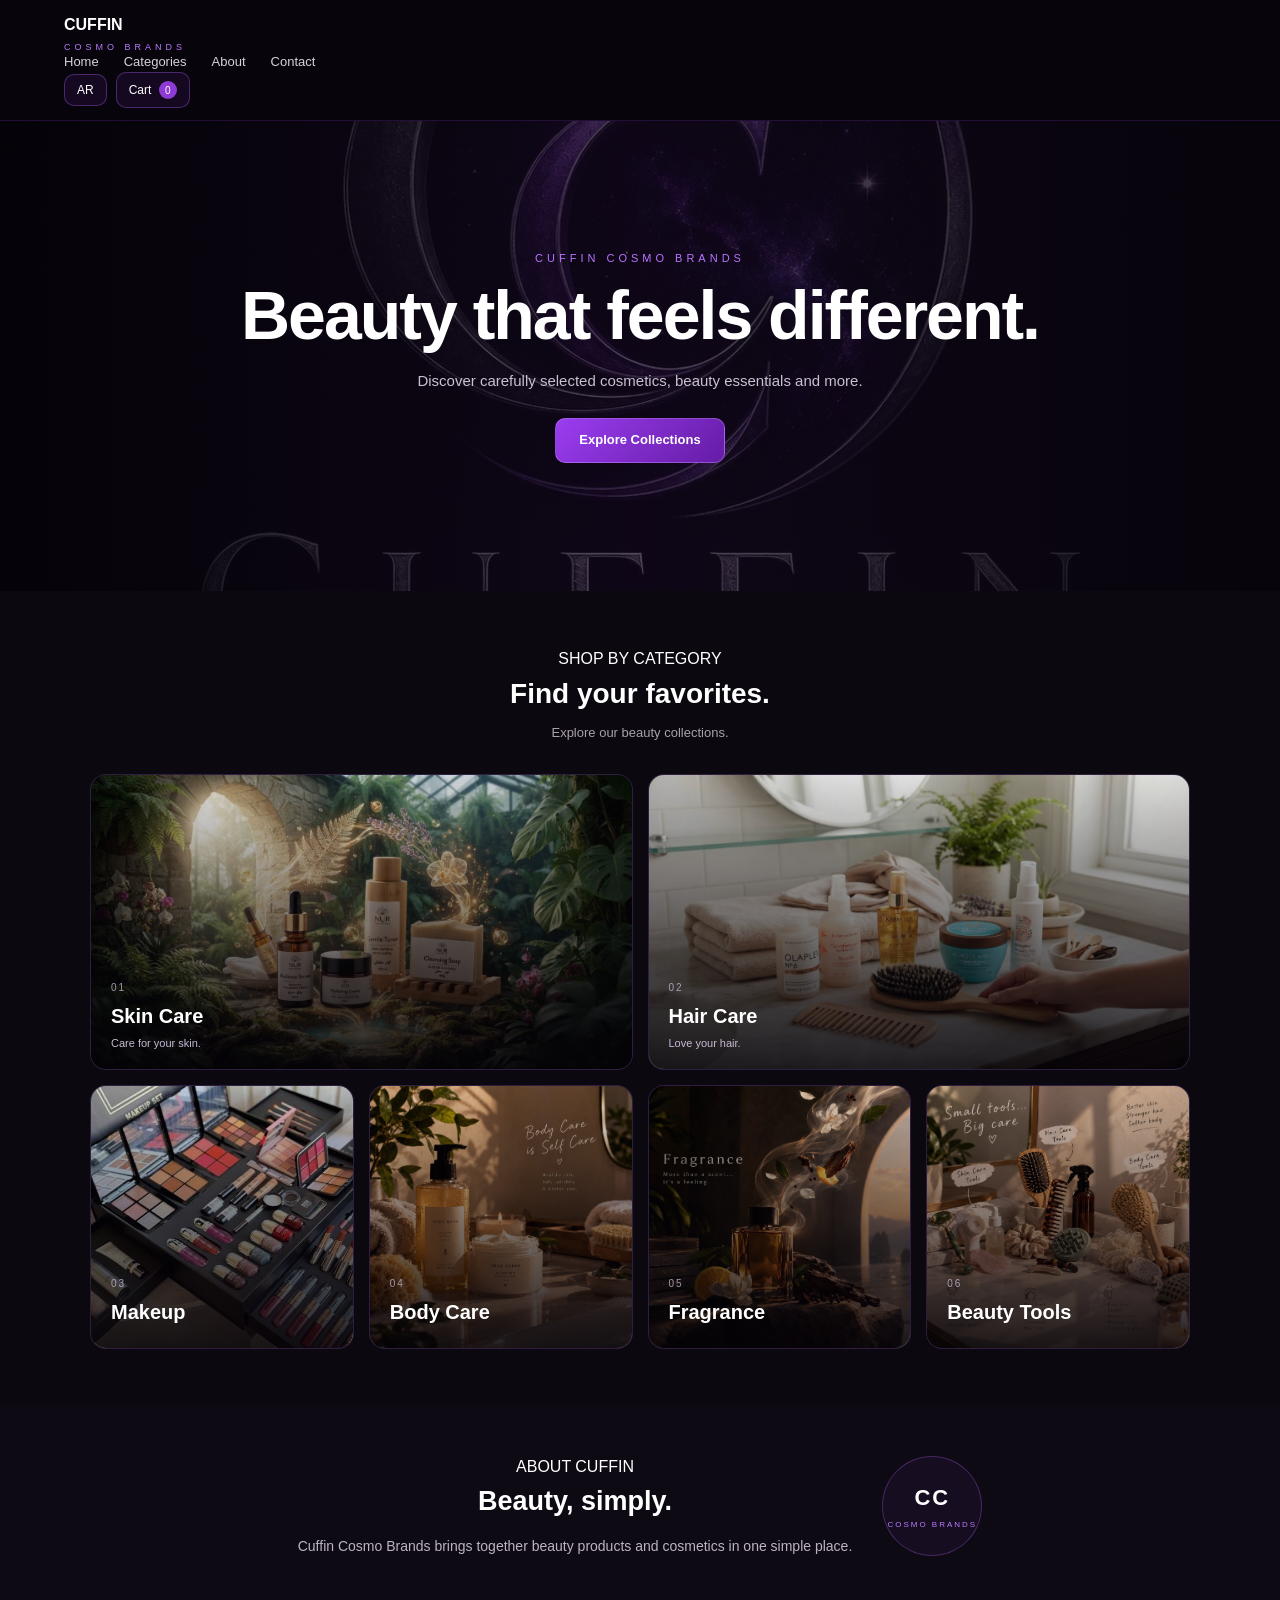
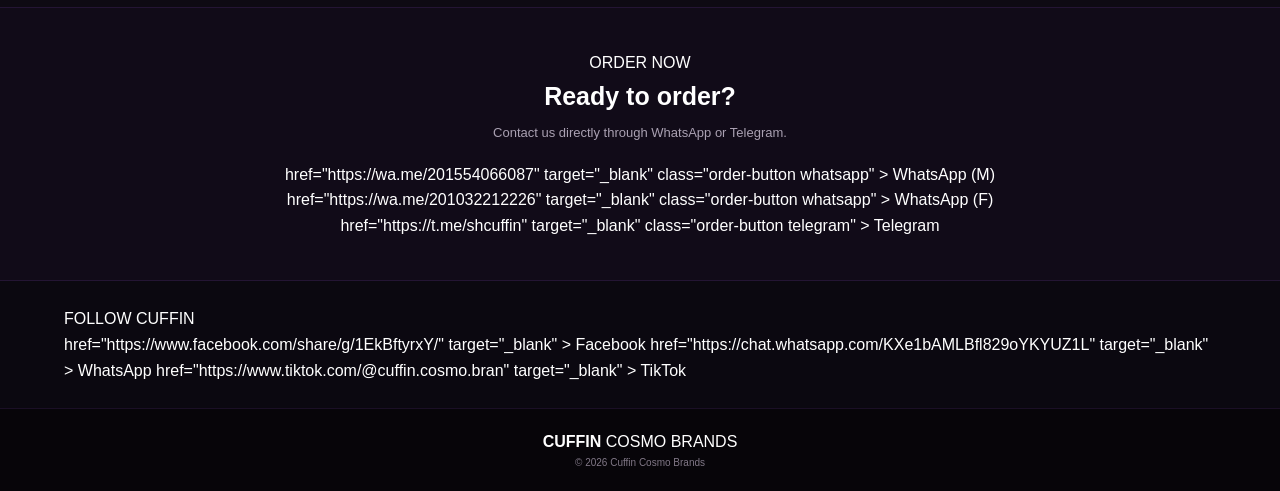
==== index.html @ faf1a2dc "Add files via upload" ====
<!DOCTYPE html>
<html lang="en">
<head>
<meta charset="UTF-8">
<meta name="viewport" content="width=device-width, initial-scale=1.0">
<title>Cuffin Cosmo Brands</title>
<link rel="stylesheet" href="style.css">
</head>
<body>
<!-- ================= HEADER ================= -->
<header class="header">
<div class="header-container">
<a href="index.html" class="logo">
<strong>CUFFIN</strong>
<span>COSMO BRANDS</span>
</a>
<nav class="nav">
<a href="index.html">Home</a>
<a href="#categories">Categories</a>
<a href="#about">About</a>
<a href="#contact">Contact</a>
</nav>
<div class="header-actions">
<button id="language-button">
AR
</button>
<button id="cart-button">
Cart
<span id="cart-count">0</span>
</button>
</div>
</div>
</header>
<!-- ================= HERO ================= -->
<section class="hero">
<div class="hero-content">
<p class="hero-small">CUFFIN COSMO BRANDS</p>
<h1>
Beauty that
<span>feels different.</span>
</h1>
<p class="hero-description">
Discover carefully selected cosmetics,
beauty essentials and more.
</p>
<a href="#categories" class="hero-button">
Explore Collections
</a>
</div>
</section>
<!-- ================= CATEGORIES ================= -->
<section class="categories" id="categories">
<div class="section-heading">
<div>
<span class="eyebrow">SHOP BY CATEGORY</span>
<h2>
Find your
<span>favorites.</span>
</h2>
</div>
<p>
Explore our beauty collections.
</p>
</div>
<div class="category-grid">
<a href="skincare.html" class="category-card large" title="Skin Care">
<img src="images/skincare.jpg" alt="Skin Care">
<div class="category-info">
<span>01</span>
<h3>Skin Care</h3>
<p>Care for your skin.</p>
</div>
</a>
<a href="haircare.html" class="category-card large" title="Hair Care">
<img src="images/haircare.jpg" alt="Hair Care">
<div class="category-info">
<span>02</span>
<h3>Hair Care</h3>
<p>Love your hair.</p>
</div>
</a>
<a href="makeup.html" class="category-card" title="Makeup">
<img src="images/makeup.jpg" alt="Makeup">
<div class="category-info">
<span>03</span>
<h3>Makeup</h3>
</div>
</a>
<a href="bodycare.html" class="category-card" title="Body Care">
<img src="images/bodycare.jpg" alt="Body Care">
<div class="category-info">
<span>04</span>
<h3>Body Care</h3>
</div>
</a>
<a href="fragrance.html" class="category-card" title="Fragrance">
<img src="images/fragrance.jpg" alt="Fragrance">
<div class="category-info">
<span>05</span>
<h3>Fragrance</h3>
</div>
</a>
<a href="tools.html" class="category-card" title="Beauty Tools">
<img src="images/tools.jpg" alt="Beauty Tools">
<div class="category-info">
<span>06</span>
<h3>Beauty Tools</h3>
</div>
</a>
</div>
</section>
<!-- ================= ABOUT ================= -->
<section class="about" id="about">
<div class="about-text">
<span class="eyebrow">ABOUT CUFFIN</span>
<h2>
Beauty,
<span>simply.</span>
</h2>
<p>
Cuffin Cosmo Brands brings together beauty
products and cosmetics in one simple place.
</p>
</div>
<div class="about-badge">
<strong>CC</strong>
<span>COSMO BRANDS</span>
</div>
</section>
<!-- ================= ORDER ================= -->
<section class="order-section" id="contact">
<div class="order-content">
<div>
<span class="eyebrow">ORDER NOW</span>
<h2>
Ready to
<span>order?</span>
</h2>
<p>
Contact us directly through WhatsApp
or Telegram.
</p>
</div>
<div class="order-buttons">

href="https://wa.me/201554066087"
target="_blank"
class="order-button whatsapp"
>
WhatsApp (M)
</a>

href="https://wa.me/201032212226"
target="_blank"
class="order-button whatsapp"
>
WhatsApp (F)
</a>

href="https://t.me/shcuffin"
target="_blank"
class="order-button telegram"
>
Telegram
</a>
</div>
</div>
</section>
<!-- ================= BRAND LINKS ================= -->
<section class="brand-links">
<span class="eyebrow">FOLLOW CUFFIN</span>
<div class="brand-links-row">

href="https://www.facebook.com/share/g/1EkBftyrxY/"
target="_blank"
>
Facebook
</a>

href="https://chat.whatsapp.com/KXe1bAMLBfl829oYKYUZ1L"
target="_blank"
>
WhatsApp
</a>

href="https://www.tiktok.com/@cuffin.cosmo.bran"
target="_blank"
>
TikTok
</a>
</div>
</section>
<!-- ================= FOOTER ================= -->
<footer class="footer">
<div class="footer-container">
<div class="footer-logo">
<strong>CUFFIN</strong>
<span>COSMO BRANDS</span>
</div>
<p>
© 2026 Cuffin Cosmo Brands
</p>
</div>
</footer>
<!-- ================= CART ================= -->
<div id="cart-modal">
<div class="cart-modal-content">
<button id="close-cart">×</button>
<h2>Your Cart</h2>
<div id="cart-items"></div>
<div id="cart-total">
Total: 0 EGP
</div>

id="whatsapp-order-button-m"
href="#"
target="_blank"
class="order-button whatsapp"
>
Order via WhatsApp (M)
</a>

id="whatsapp-order-button-f"
href="#"
target="_blank"
class="order-button whatsapp"
>
Order via WhatsApp (F)
</a>

id="telegram-order-button"
href="https://t.me/shcuffin"
target="_blank"
class="order-button telegram"
>
Order via Telegram
</a>
</div>
</div>
<script src="script.js"></script>
</body>
</html>
---- style.css ----
/* =========================================
CUFFIN COSMO BRANDS
MAIN STYLE
========================================= */
* {
    margin: 0;
    padding: 0;
    box-sizing: border-box;
    }
    html {
    scroll-behavior: smooth;
    }
    body {
    font-family: Arial, Helvetica, sans-serif;
    background: #09070d;
    color: #ffffff;
    line-height: 1.6;
    overflow-x: hidden;
    }
    a {
    color: inherit;
    text-decoration: none;
    }
    button {
    font-family: inherit;
    cursor: pointer;
    }
    /* =========================================
    HEADER
    ========================================= */
    .header {
    width: 100%;
    min-height: 70px;
    padding: 12px 5%;
    display: flex;
    align-items: center;
    justify-content: space-between;
    gap: 25px;
    background: rgba(7, 5, 11, 0.94);
    border-bottom: 1px solid rgba(150, 70, 255, 0.18);
    position: relative;
    z-index: 50;
    }
    .logo {
    line-height: 1;
    flex-shrink: 0;
    }
    .logo h1 {
    font-size: 21px;
    letter-spacing: 4px;
    font-weight: 800;
    }
    .logo span {
    display: block;
    margin-top: 5px;
    font-size: 9px;
    letter-spacing: 4px;
    color: #b77cff;
    }
    .nav {
    display: flex;
    align-items: center;
    justify-content: center;
    gap: 25px;
    }
    .nav a {
    font-size: 13px;
    color: #d8d1df;
    transition: 0.25s ease;
    }
    .nav a:hover {
    color: #c080ff;
    }
    .header-actions {
    display: flex;
    align-items: center;
    gap: 9px;
    }
    #language-button,
    #cart-button {
    border: 1px solid rgba(177, 96, 255, 0.35);
    background: rgba(142, 62, 220, 0.1);
    color: #ffffff;
    border-radius: 10px;
    padding: 8px 12px;
    font-size: 12px;
    transition: 0.25s ease;
    }
    #language-button:hover,
    #cart-button:hover {
    background: rgba(142, 62, 220, 0.25);
    border-color: #a95cff;
    }
    #cart-count {
    display: inline-flex;
    align-items: center;
    justify-content: center;
    min-width: 18px;
    height: 18px;
    margin-left: 4px;
    padding: 0 5px;
    border-radius: 50px;
    background: #8e3bd6;
    font-size: 10px;
    }
    /* =========================================
    HOMEPAGE HERO
    ========================================= */
    .hero {
    min-height: 470px;
    display: flex;
    align-items: center;
    justify-content: center;
    padding: 60px 5%;
    position: relative;
    background:
    linear-gradient(
    90deg,
    rgba(5, 3, 9, 0.94),
    rgba(19, 8, 30, 0.72),
    rgba(7, 4, 12, 0.94)
    ),
    url("images/hero.jpg") center / cover no-repeat;
    }
    .hero-content {
    width: 100%;
    max-width: 850px;
    text-align: center;
    }
    .hero-small {
    color: #b875ff;
    font-size: 11px;
    letter-spacing: 4px;
    text-transform: uppercase;
    margin-bottom: 12px;
    }
    .hero h1 {
    font-size: clamp(38px, 6vw, 68px);
    line-height: 1.05;
    letter-spacing: -2px;
    margin-bottom: 18px;
    }
    .hero-description {
    max-width: 560px;
    margin: 0 auto 25px;
    color: #c9c0d0;
    font-size: 15px;
    }
    .hero-button {
    display: inline-block;
    padding: 11px 23px;
    border-radius: 10px;
    background: linear-gradient(135deg, #9a3df0, #651ca5);
    border: 1px solid rgba(210, 157, 255, 0.35);
    font-size: 13px;
    font-weight: 700;
    transition: 0.25s ease;
    }
    .hero-button:hover {
    transform: translateY(-2px);
    box-shadow: 0 10px 30px rgba(138, 54, 220, 0.3);
    }
    /* =========================================
    GENERAL SECTIONS
    ========================================= */
    section {
    width: 100%;
    }
    .section-heading {
    text-align: center;
    margin-bottom: 30px;
    }
    .section-heading h2 {
    font-size: 28px;
    margin-bottom: 6px;
    }
    .section-heading p {
    color: #a9a0ae;
    font-size: 13px;
    }
    /* =========================================
    CATEGORIES HOMEPAGE
    ========================================= */
    #categories {
    padding: 55px 5%;
    background: #0b0810;
    }
    .category-grid {
    width: 100%;
    max-width: 1100px;
    margin: auto;
    display: grid;
    grid-template-columns: repeat(4, 1fr);
    gap: 15px;
    }
    .category-card {
    min-height: 190px;
    position: relative;
    overflow: hidden;
    border-radius: 16px;
    border: 1px solid rgba(180, 100, 255, 0.17);
    background: #151019;
    transition: 0.3s ease;
    }
    .category-card:nth-child(1),
    .category-card:nth-child(2) {
    grid-column: span 2;
    min-height: 230px;
    }
    .category-card:hover {
    transform: translateY(-4px);
    border-color: rgba(190, 112, 255, 0.55);
    box-shadow: 0 15px 40px rgba(80, 20, 120, 0.22);
    }
    .category-card img {
    width: 100%;
    height: 100%;
    min-height: inherit;
    display: block;
    object-fit: cover;
    transition: 0.45s ease;
    }
    .category-card:hover img {
    transform: scale(1.05);
    }
    .category-card::after {
    content: "";
    position: absolute;
    inset: 0;
    background: linear-gradient(
    to top,
    rgba(4, 2, 7, 0.88),
    rgba(7, 3, 12, 0.12)
    );
    }
    .category-info {
    position: absolute;
    z-index: 2;
    left: 20px;
    right: 20px;
    bottom: 17px;
    }
    .category-info span {
    display: inline-block;
    margin-bottom: 4px;
    color: #c9b9d5;
    font-size: 10px;
    letter-spacing: 2px;
    opacity: 0.8;
    }
    .category-card h3 {
    font-size: 20px;
    margin-bottom: 3px;
    }
    .category-card p {
    color: #c9b9d5;
    font-size: 11px;
    }
    /* =========================================
    ABOUT
    ========================================= */
    .about {
    padding: 50px 5%;
    background: #0e0a13;
    display: flex;
    align-items: center;
    justify-content: center;
    gap: 30px;
    flex-wrap: wrap;
    text-align: center;
    }
    .about-text {
    max-width: 750px;
    }
    .about-text h2 {
    font-size: 27px;
    margin-bottom: 12px;
    }
    .about-text p {
    color: #bdb3c4;
    font-size: 14px;
    }
    .about-badge {
    display: flex;
    flex-direction: column;
    align-items: center;
    justify-content: center;
    width: 100px;
    height: 100px;
    border-radius: 50%;
    border: 1px solid rgba(180, 100, 255, 0.3);
    background: rgba(130, 55, 190, 0.08);
    }
    .about-badge strong {
    font-size: 22px;
    letter-spacing: 2px;
    }
    .about-badge span {
    font-size: 8px;
    letter-spacing: 2px;
    color: #b77cff;
    margin-top: 4px;
    }
    /* =========================================
    ORDER SECTION
    ========================================= */
    #contact {
    padding: 42px 5%;
    background: #110b18;
    border-top: 1px solid rgba(174, 89, 255, 0.12);
    border-bottom: 1px solid rgba(174, 89, 255, 0.12);
    }
    .order-content {
    max-width: 800px;
    margin: auto;
    text-align: center;
    }
    .order-content h2 {
    font-size: 25px;
    margin-bottom: 7px;
    }
    .order-content p {
    color: #aaa1b2;
    font-size: 13px;
    margin-bottom: 18px;
    }
    .order-buttons {
    display: flex;
    justify-content: center;
    gap: 10px;
    flex-wrap: wrap;
    }
    .order-button {
    padding: 10px 18px;
    border-radius: 9px;
    font-size: 12px;
    font-weight: 700;
    border: 1px solid rgba(185, 100, 255, 0.3);
    background: #18101f;
    color: #ffffff;
    transition: 0.25s ease;
    display: inline-block;
    }
    .order-button:hover {
    transform: translateY(-2px);
    }
    /* =========================================
    WHATSAPP BUTTONS (SHARED STYLE)
    ========================================= */
    .order-button.whatsapp,
    #whatsapp-order-button-m,
    #whatsapp-order-button-f {
    background: #25D366;
    border-color: #25D366;
    color: #ffffff;
    }
    .order-button.whatsapp:hover,
    #whatsapp-order-button-m:hover,
    #whatsapp-order-button-f:hover {
    background: #1ebe5d;
    border-color: #1ebe5d;
    transform: translateY(-2px);
    }
    /* =========================================
    TELEGRAM BUTTON (SHARED STYLE)
    ========================================= */
    .order-button.telegram,
    #telegram-order-button {
    background: #229ED9;
    border-color: #229ED9;
    color: #ffffff;
    }
    .order-button.telegram:hover,
    #telegram-order-button:hover {
    background: #168ac2;
    border-color: #168ac2;
    transform: translateY(-2px);
    }
    /* =========================================
    BRAND LINKS
    ========================================= */
    .brand-links {
    padding: 25px 5%;
    background: #0b0810;
    }
    .brand-links-row {
    display: flex;
    justify-content: center;
    align-items: center;
    flex-wrap: wrap;
    gap: 9px;
    }
    .brand-links a {
    padding: 7px 13px;
    border-radius: 50px;
    border: 1px solid rgba(180, 100, 255, 0.2);
    background: rgba(130, 55, 190, 0.08);
    color: #cfc5d5;
    font-size: 11px;
    transition: 0.25s ease;
    }
    .brand-links a:hover {
    color: #ffffff;
    border-color: #a34de4;
    }
    /* =========================================
    CATEGORY PAGES
    ========================================= */
    .products-section {
    min-height: calc(100vh - 70px);
    padding: 42px 5% 55px;
    background:
    radial-gradient(
    circle at top center,
    rgba(104, 39, 154, 0.16),
    transparent 42%
    ),
    #0b0810;
    }
    .products-header {
    max-width: 1100px;
    margin: 0 auto 28px;
    display: flex;
    align-items: center;
    justify-content: space-between;
    gap: 20px;
    }
    .products-title h2 {
    font-size: 30px;
    line-height: 1.1;
    margin-bottom: 5px;
    }
    .products-title p {
    color: #9f95a8;
    font-size: 12px;
    }
    .back-button {
    display: inline-flex;
    align-items: center;
    padding: 8px 13px;
    border-radius: 9px;
    border: 1px solid rgba(178, 91, 255, 0.25);
    background: rgba(128, 53, 185, 0.08);
    color: #d5c9dc;
    font-size: 11px;
    transition: 0.25s ease;
    }
    .back-button:hover {
    background: rgba(128, 53, 185, 0.2);
    color: #ffffff;
    }
    /* =========================================
    PRODUCT GRID
    ========================================= */
    .product-grid {
    width: 100%;
    max-width: 1100px;
    margin: auto;
    display: grid;
    grid-template-columns: repeat(4, 1fr);
    gap: 16px;
    }
    /* =========================================
    PRODUCT CARD
    ========================================= */
    .product-card {
    overflow: hidden;
    border-radius: 14px;
    border: 1px solid rgba(181, 98, 255, 0.16);
    background: linear-gradient(
    180deg,
    #17111c,
    #100b14
    );
    transition: 0.3s ease;
    position: relative;
    }
    .product-card:hover {
    transform: translateY(-4px);
    border-color: rgba(193, 108, 255, 0.5);
    box-shadow: 0 14px 35px rgba(68, 18, 100, 0.25);
    }
    .product-card img {
    width: 100%;
    height: 210px;
    object-fit: cover;
    display: block;
    background: #151019;
    cursor: zoom-in;
    }
    .product-card h3 {
    padding: 13px 13px 3px;
    font-size: 15px;
    line-height: 1.3;
    }
    .product-card p {
    padding: 0 13px;
    color: #c384ff;
    font-size: 13px;
    font-weight: 700;
    }
    .product-card button {
    width: calc(100% - 26px);
    margin: 12px 13px 14px;
    padding: 9px 10px;
    border: 0;
    border-radius: 8px;
    background: linear-gradient(
    135deg,
    #8c35d4,
    #5b1b91
    );
    color: #ffffff;
    font-size: 12px;
    font-weight: 700;
    transition: 0.25s ease;
    }
    .product-card button:hover {
    filter: brightness(1.15);
    }
    /* =========================================
    EMPTY PRODUCTS
    ========================================= */
    .empty-products {
    grid-column: 1 / -1;
    width: 100%;
    max-width: 600px;
    margin: 25px auto;
    padding: 32px 25px;
    text-align: center;
    border-radius: 15px;
    border: 1px dashed rgba(180, 100, 255, 0.25);
    background: rgba(120, 50, 170, 0.06);
    }
    .empty-products p {
    color: #9e94a6;
    font-size: 13px;
    }
    /* =========================================
    CART
    ========================================= */
    #cart-modal {
    position: fixed;
    inset: 0;
    background: rgba(0, 0, 0, 0.68);
    display: flex;
    justify-content: flex-end;
    visibility: hidden;
    opacity: 0;
    z-index: 100;
    transition: 0.25s ease;
    }
    #cart-modal.active {
    visibility: visible;
    opacity: 1;
    }
    .cart-content,
    .cart-modal-content {
    width: min(390px, 92%);
    height: 100%;
    padding: 22px;
    background: #100b15;
    border-left: 1px solid rgba(181, 95, 255, 0.25);
    transform: translateX(100%);
    transition: 0.3s ease;
    overflow-y: auto;
    }
    #cart-modal.active .cart-content,
    #cart-modal.active .cart-modal-content {
    transform: translateX(0);
    }
    .cart-header {
    display: flex;
    align-items: center;
    justify-content: space-between;
    margin-bottom: 20px;
    }
    .cart-header h2 {
    font-size: 22px;
    }
    #close-cart {
    width: 32px;
    height: 32px;
    border: 1px solid rgba(180, 100, 255, 0.25);
    border-radius: 8px;
    background: transparent;
    color: #ffffff;
    font-size: 18px;
    }
    .cart-item {
    display: flex;
    align-items: center;
    justify-content: space-between;
    gap: 10px;
    padding: 12px 0;
    border-bottom: 1px solid rgba(255, 255, 255, 0.07);
    }
    .cart-item-info h3 {
    font-size: 13px;
    }
    .cart-item-info p {
    color: #b87aff;
    font-size: 11px;
    }
    .cart-item button {
    border: 1px solid rgba(255, 100, 140, 0.25);
    background: transparent;
    color: #e89aaa;
    padding: 5px 8px;
    border-radius: 6px;
    font-size: 10px;
    }
    #cart-total {
    margin: 18px 0;
    font-size: 17px;
    font-weight: 700;
    }
    .cart-actions {
    display: flex;
    gap: 8px;
    flex-direction: column;
    margin-top: 8px;
    }
    .cart-actions a,
    .cart-actions button,
    #whatsapp-order-button-m,
    #whatsapp-order-button-f,
    #telegram-order-button {
    display: block;
    width: 100%;
    padding: 10px;
    border-radius: 8px;
    border: 1px solid rgba(180, 100, 255, 0.25);
    text-align: center;
    font-size: 12px;
    font-weight: 700;
    margin-bottom: 8px;
    }
    /* =========================================
    IMAGE LIGHTBOX
    ========================================= */
    .image-lightbox {
    position: fixed;
    inset: 0;
    z-index: 9999;
    display: flex;
    align-items: center;
    justify-content: center;
    padding: 20px;
    background: rgba(0, 0, 0, 0.90);
    }
    .lightbox-content {
    position: relative;
    max-width: 92%;
    max-height: 92%;
    display: flex;
    align-items: center;
    justify-content: center;
    }
    .lightbox-content img {
    max-width: 100%;
    max-height: 85vh;
    width: auto;
    height: auto;
    object-fit: contain;
    border-radius: 12px;
    display: block;
    }
    .lightbox-close {
    position: absolute;
    top: -45px;
    right: 0;
    width: 36px;
    height: 36px;
    border: 1px solid rgba(255, 255, 255, 0.25);
    border-radius: 50%;
    background: #ffffff;
    color: #111111;
    font-size: 25px;
    line-height: 1;
    cursor: pointer;
    }
    .lightbox-close:hover {
    background: #b77cff;
    color: #ffffff;
    }
    /* =========================================
    FOOTER
    ========================================= */
    footer {
    padding: 20px 5%;
    text-align: center;
    background: #070509;
    border-top: 1px solid rgba(170, 90, 240, 0.12);
    }
    footer p {
    color: #817887;
    font-size: 10px;
    }
    /* =========================================
    TABLET
    ========================================= */
    @media (max-width: 900px) {
    .nav {
    gap: 14px;
    }
    .nav a {
    font-size: 11px;
    }
    .category-grid {
    grid-template-columns: repeat(2, 1fr);
    }
    .category-card:nth-child(1),
    .category-card:nth-child(2) {
    grid-column: span 1;
    min-height: 210px;
    }
    .product-grid {
    grid-template-columns: repeat(3, 1fr);
    }
    .product-card img {
    height: 200px;
    }
    }
    /* =========================================
    MOBILE
    ========================================= */
    @media (max-width: 650px) {
    .header {
    min-height: auto;
    padding: 12px 4%;
    flex-wrap: wrap;
    gap: 12px;
    }
    .logo h1 {
    font-size: 17px;
    letter-spacing: 3px;
    }
    .logo span {
    font-size: 7px;
    letter-spacing: 3px;
    }
    .nav {
    width: 100%;
    order: 3;
    overflow-x: auto;
    justify-content: flex-start;
    gap: 17px;
    padding-top: 3px;
    padding-bottom: 2px;
    }
    .nav a {
    white-space: nowrap;
    font-size: 11px;
    }
    .header-actions {
    margin-left: auto;
    }
    .hero {
    min-height: 410px;
    padding: 45px 6%;
    }
    .hero h1 {
    font-size: 39px;
    }
    .hero-description {
    font-size: 13px;
    }
    #categories {
    padding: 42px 5%;
    }
    .section-heading {
    margin-bottom: 22px;
    }
    .section-heading h2 {
    font-size: 24px;
    }
    .category-grid {
    grid-template-columns: repeat(2, 1fr);
    gap: 10px;
    }
    .category-card,
    .category-card:nth-child(1),
    .category-card:nth-child(2) {
    min-height: 150px;
    }
    .category-info {
    left: 13px;
    right: 13px;
    bottom: 12px;
    }
    .category-card h3 {
    font-size: 15px;
    }
    .category-card p {
    display: none;
    }
    .about {
    padding: 40px 6%;
    }
    .about-text h2 {
    font-size: 23px;
    }
    .about-text p {
    font-size: 12px;
    }
    #contact {
    padding: 35px 6%;
    }
    .order-content h2 {
    font-size: 22px;
    }
    .products-section {
    padding: 30px 4% 45px;
    }
    .products-header {
    margin-bottom: 20px;
    align-items: flex-start;
    }
    .products-title h2 {
    font-size: 25px;
    }
    .products-title p {
    font-size: 10px;
    }
    .product-grid {
    grid-template-columns: repeat(2, 1fr);
    gap: 10px;
    }
    .product-card {
    border-radius: 11px;
    }
    .product-card img {
    height: 165px;
    }
    .product-card h3 {
    padding: 10px 10px 2px;
    font-size: 13px;
    }
    .product-card p {
    padding: 0 10px;
    font-size: 11px;
    }
    .product-card button {
    width: calc(100% - 20px);
    margin: 9px 10px 11px;
    padding: 8px;
    font-size: 10px;
    }
    .empty-products {
    padding: 25px 15px;
    margin: 10px auto;
    }
    .cart-content,
    .cart-modal-content {
    width: 92%;
    padding: 18px;
    }
    .lightbox-content {
    max-width: 96%;
    }
    .lightbox-content img {
    max-height: 80vh;
    }
    }
    /* =========================================
    SMALL MOBILE
    ========================================= */
    @media (max-width: 400px) {
    .category-grid {
    gap: 8px;
    }
    .category-card,
    .category-card:nth-child(1),
    .category-card:nth-child(2) {
    min-height: 135px;
    }
    .product-card img {
    height: 145px;
    }
    .products-title h2 {
    font-size: 22px;
    }
    }
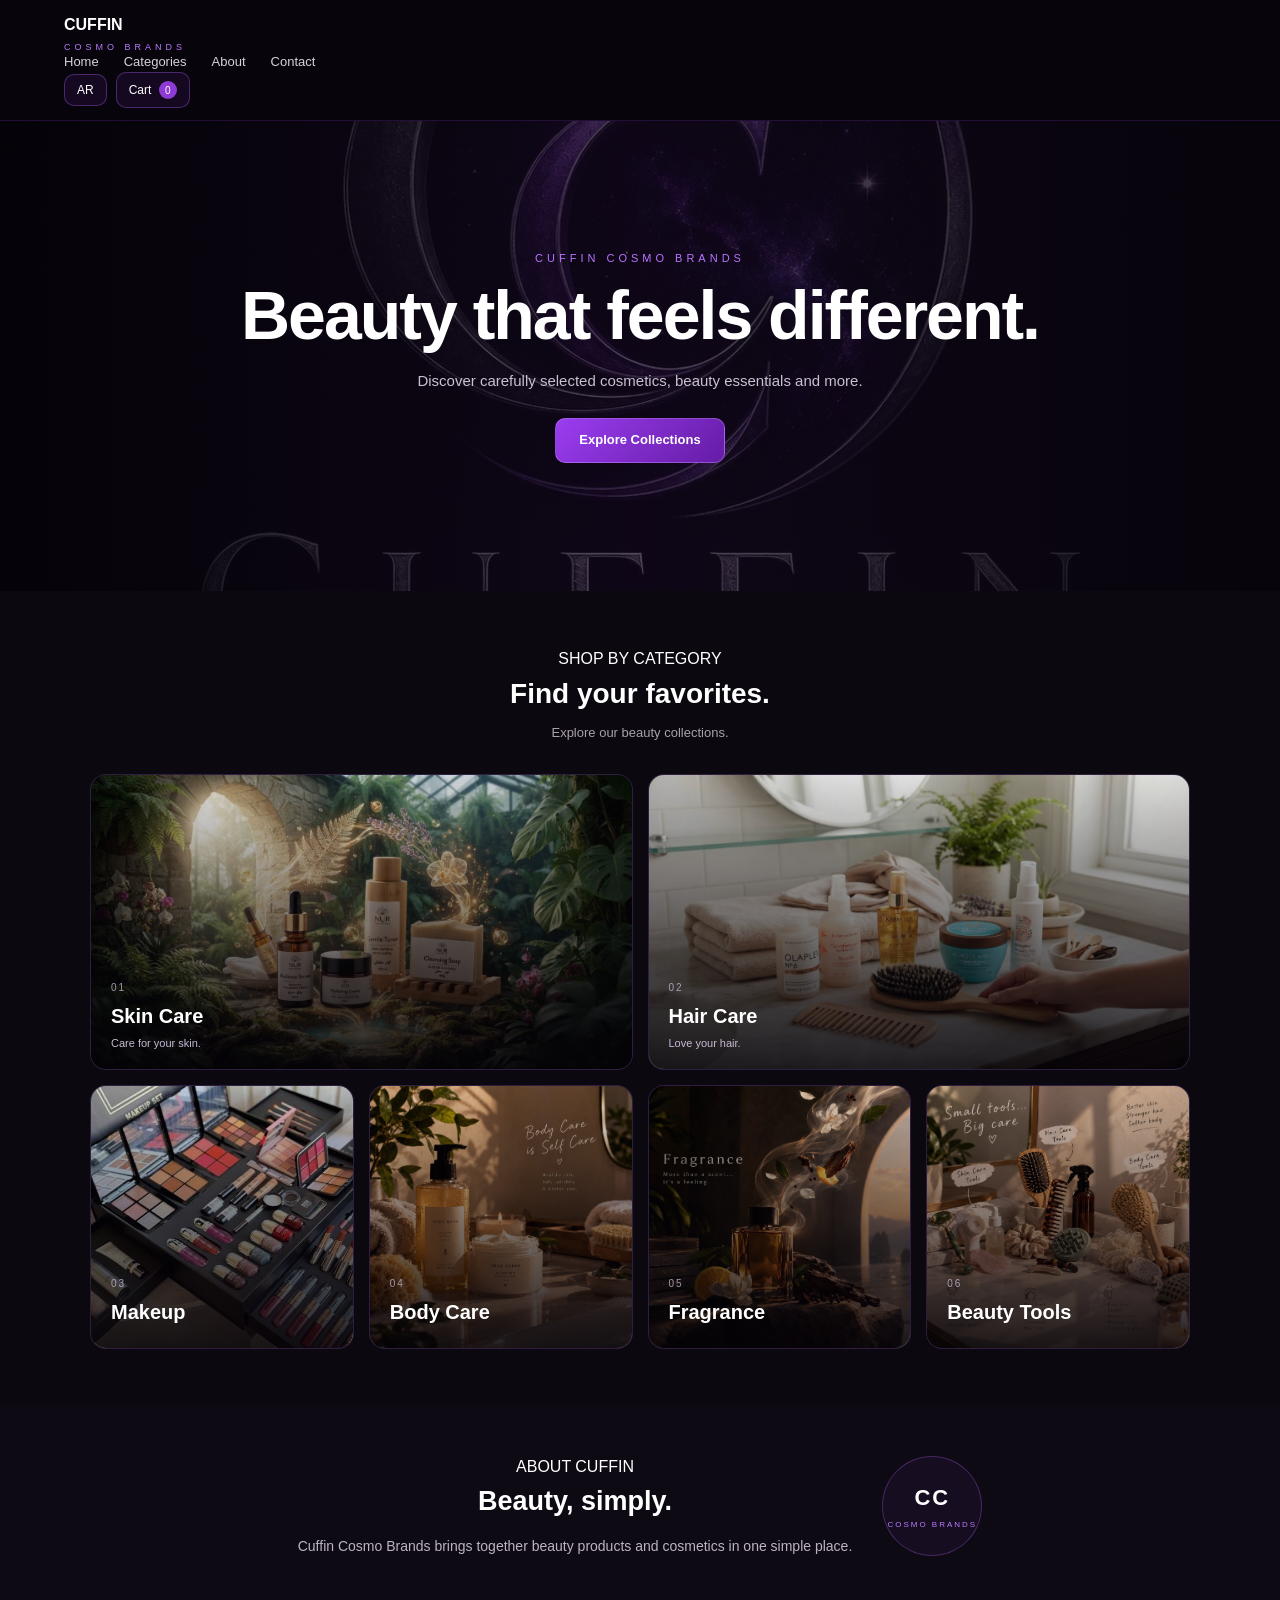
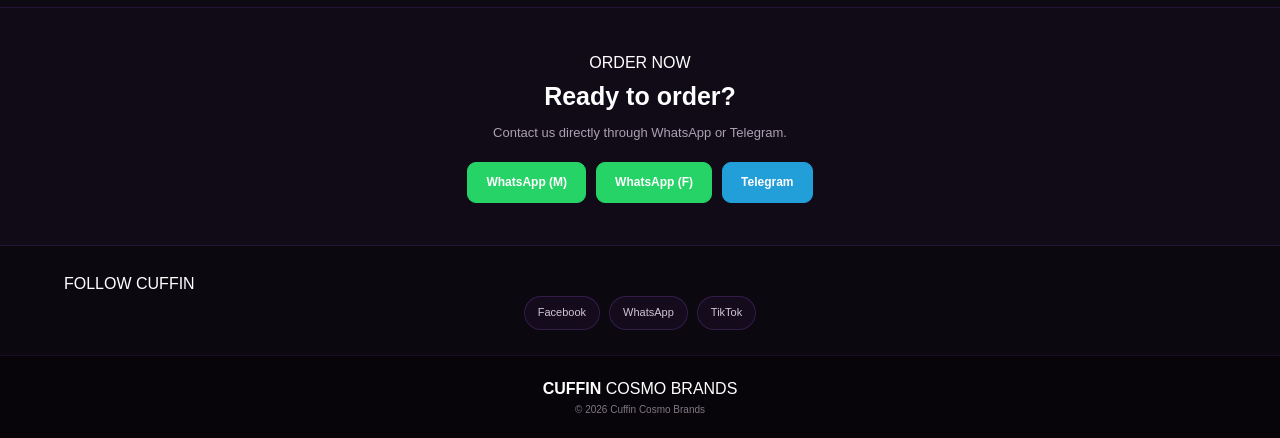
==== commit 22b4b8f7: "Add files via upload" ====
--- a/index.html
+++ b/index.html
@@ -142,25 +142,13 @@
 </p>
 </div>
 <div class="order-buttons">
-
-href="https://wa.me/201554066087"
-target="_blank"
-class="order-button whatsapp"
->
+<a href="https://wa.me/201554066087" target="_blank" class="order-button whatsapp">
 WhatsApp (M)
 </a>
-
-href="https://wa.me/201032212226"
-target="_blank"
-class="order-button whatsapp"
->
+<a href="https://wa.me/201032212226" target="_blank" class="order-button whatsapp">
 WhatsApp (F)
 </a>
-
-href="https://t.me/shcuffin"
-target="_blank"
-class="order-button telegram"
->
+<a href="https://t.me/shcuffin" target="_blank" class="order-button telegram">
 Telegram
 </a>
 </div>
@@ -170,22 +158,13 @@
 <section class="brand-links">
 <span class="eyebrow">FOLLOW CUFFIN</span>
 <div class="brand-links-row">
-
-href="https://www.facebook.com/share/g/1EkBftyrxY/"
-target="_blank"
->
+<a href="https://www.facebook.com/share/g/1EkBftyrxY/" target="_blank">
 Facebook
 </a>
-
-href="https://chat.whatsapp.com/KXe1bAMLBfl829oYKYUZ1L"
-target="_blank"
->
+<a href="https://chat.whatsapp.com/KXe1bAMLBfl829oYKYUZ1L" target="_blank">
 WhatsApp
 </a>
-
-href="https://www.tiktok.com/@cuffin.cosmo.bran"
-target="_blank"
->
+<a href="https://www.tiktok.com/@cuffin.cosmo.bran" target="_blank">
 TikTok
 </a>
 </div>
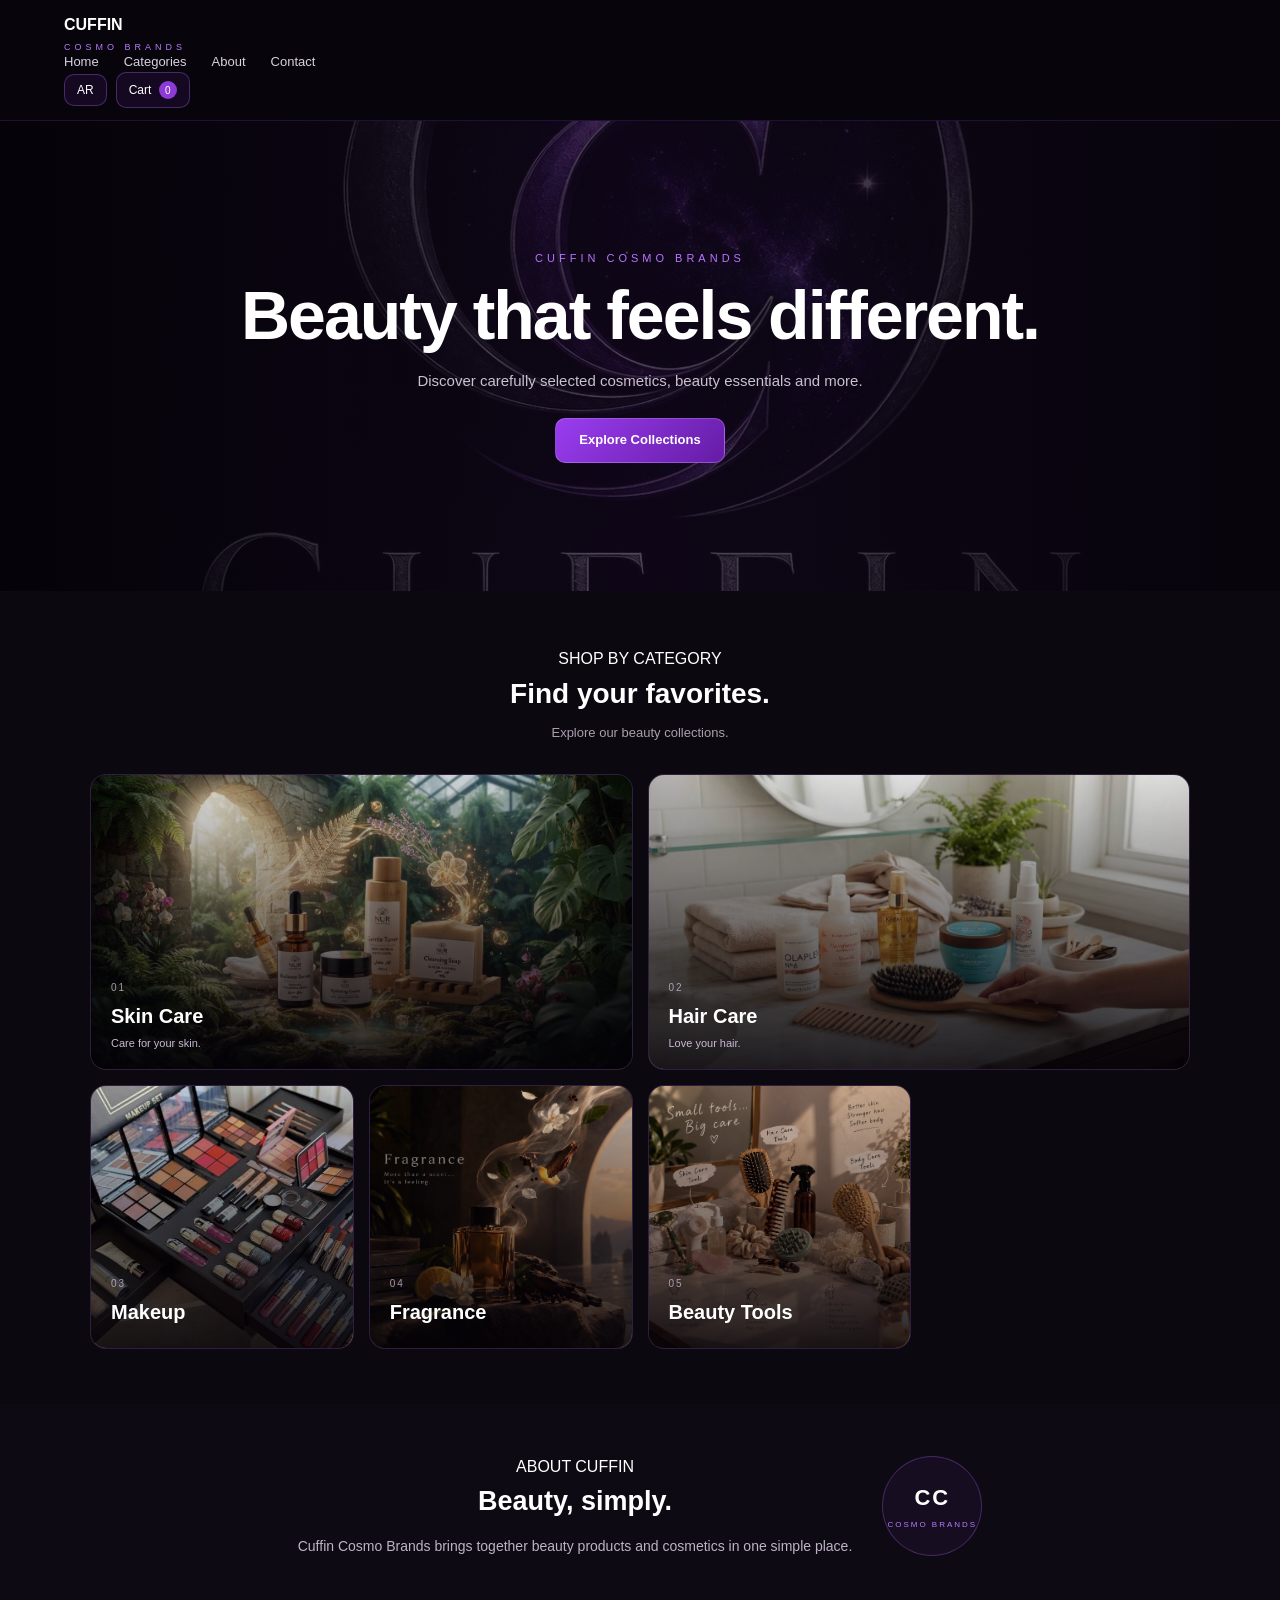
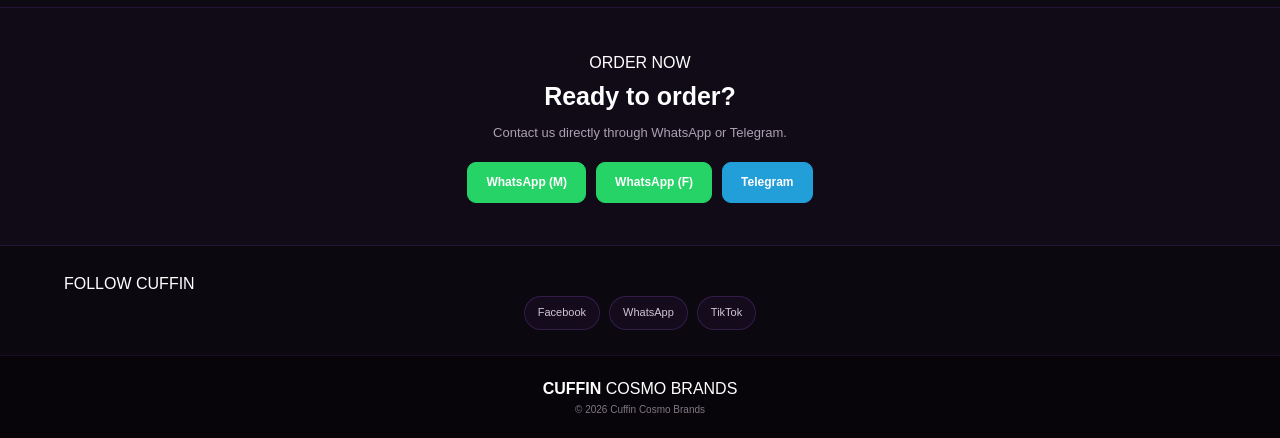
==== commit 02dfb28a: "Add files via upload" ====
--- a/index.html
+++ b/index.html
@@ -86,24 +86,17 @@
 <h3>Makeup</h3>
 </div>
 </a>
-<a href="bodycare.html" class="category-card" title="Body Care">
-<img src="images/bodycare.jpg" alt="Body Care">
-<div class="category-info">
-<span>04</span>
-<h3>Body Care</h3>
-</div>
-</a>
 <a href="fragrance.html" class="category-card" title="Fragrance">
 <img src="images/fragrance.jpg" alt="Fragrance">
 <div class="category-info">
-<span>05</span>
+<span>04</span>
 <h3>Fragrance</h3>
 </div>
 </a>
 <a href="tools.html" class="category-card" title="Beauty Tools">
 <img src="images/tools.jpg" alt="Beauty Tools">
 <div class="category-info">
-<span>06</span>
+<span>05</span>
 <h3>Beauty Tools</h3>
 </div>
 </a>
@@ -181,39 +174,101 @@
 </p>
 </div>
 </footer>
-<!-- ================= CART ================= -->
+<!-- =========================
+CART MODAL
+========================= -->
 <div id="cart-modal">
-<div class="cart-modal-content">
+<div class="cart-content">
+<div class="cart-header">
+<h2>Your Cart</h2>
 <button id="close-cart">×</button>
-<h2>Your Cart</h2>
+</div>
 <div id="cart-items"></div>
-<div id="cart-total">
-Total: 0 EGP
-</div>
-
-id="whatsapp-order-button-m"
-href="#"
-target="_blank"
-class="order-button whatsapp"
->
-Order via WhatsApp (M)
-</a>
-
-id="whatsapp-order-button-f"
-href="#"
-target="_blank"
-class="order-button whatsapp"
->
-Order via WhatsApp (F)
-</a>
-
-id="telegram-order-button"
-href="https://t.me/shcuffin"
-target="_blank"
-class="order-button telegram"
->
-Order via Telegram
-</a>
+<div id="cart-total">Total: 0 EGP</div>
+<div class="cart-actions">
+<button id="start-order-button" class="order-button whatsapp">
+إتمام الطلب
+</button>
+</div>
+</div>
+</div>
+<!-- =========================
+REFERRAL MODAL
+========================= -->
+<div id="referral-modal">
+<div class="referral-content">
+<button id="close-referral">×</button>
+
+<div id="referral-step-1">
+<h3>هل طلبك من خلال مسوق؟</h3>
+<button id="referral-yes" class="referral-option-btn">
+من خلال مسوق
+</button>
+<button id="referral-no" class="referral-option-btn">
+من دون مسوق
+</button>
+</div>
+
+<div id="referral-step-2" style="display:none;">
+<h3>اختر كود المسوق</h3>
+<button class="referral-code-btn" data-code="CCB100">
+CCB100
+</button>
+<button class="referral-code-btn" data-code="CCB101">
+CCB101
+</button>
+<button class="referral-code-btn" data-code="CCB103">
+CCB103
+</button>
+<button class="referral-code-btn" data-code="CCB104">
+CCB104
+</button>
+</div>
+
+<div id="referral-step-3" style="display:none;">
+<h3>بيانات التوصيل</h3>
+<div class="form-group">
+<label for="customer-name">الاسم بالكامل</label>
+<input type="text" id="customer-name" placeholder="اكتب اسمك بالكامل">
+</div>
+<div class="form-group">
+<label for="customer-phone">رقم الهاتف</label>
+<input type="tel" id="customer-phone" placeholder="01xxxxxxxxx">
+</div>
+<div class="form-checkbox">
+<input type="checkbox" id="customer-whatsapp">
+<label for="customer-whatsapp">هذا الرقم عليه واتساب</label>
+</div>
+<div class="form-group">
+<label for="customer-alt-phone">رقم هاتف بديل (اختياري)</label>
+<input type="tel" id="customer-alt-phone" placeholder="01xxxxxxxxx">
+</div>
+<div class="form-group">
+<label for="customer-governorate">المحافظة</label>
+<select id="customer-governorate">
+<option value="">اختر المحافظة</option>
+</select>
+</div>
+<div class="form-group">
+<label for="customer-city">المركز / المدينة</label>
+<input type="text" id="customer-city" placeholder="اكتب اسم المركز أو المدينة">
+</div>
+<p id="delivery-note" class="delivery-note"></p>
+<button id="submit-order-button" class="order-button whatsapp">
+إرسال الطلب
+</button>
+</div>
+
+<div id="referral-step-4" style="display:none;">
+<h3>تم إرسال طلبك بنجاح ✅</h3>
+<p class="success-text">
+هنتواصل معاك في أقرب وقت لتأكيد الطلب.
+</p>
+<button id="close-after-success" class="referral-option-btn">
+إغلاق
+</button>
+</div>
+
 </div>
 </div>
 <script src="script.js"></script>
--- a/style.css
+++ b/style.css
@@ -537,6 +537,27 @@
     font-size: 13px;
     }
     /* =========================================
+    BRAND SECTIONS (أقسام البراندات)
+    ========================================= */
+    .brand-section {
+    max-width: 1100px;
+    margin: 0 auto 38px;
+    }
+    .brand-title {
+    font-size: 20px;
+    letter-spacing: 1px;
+    color: #c384ff;
+    margin-bottom: 14px;
+    padding-bottom: 8px;
+    border-bottom: 1px solid rgba(181, 98, 255, 0.25);
+    }
+    .loading-text {
+    text-align: center;
+    color: #9f95a8;
+    font-size: 13px;
+    padding: 40px 0;
+    }
+    /* =========================================
     CART
     ========================================= */
     #cart-modal {
@@ -635,6 +656,151 @@
     font-size: 12px;
     font-weight: 700;
     margin-bottom: 8px;
+    }
+    /* =========================================
+    REFERRAL MODAL
+    ========================================= */
+    #referral-modal {
+    position: fixed;
+    inset: 0;
+    background: rgba(0, 0, 0, 0.75);
+    display: flex;
+    align-items: center;
+    justify-content: center;
+    visibility: hidden;
+    opacity: 0;
+    z-index: 200;
+    transition: 0.25s ease;
+    padding: 20px;
+    }
+    #referral-modal.active {
+    visibility: visible;
+    opacity: 1;
+    }
+    .referral-content {
+    width: min(360px, 100%);
+    max-height: 90vh;
+    overflow-y: auto;
+    background: #100b15;
+    border: 1px solid rgba(181, 95, 255, 0.25);
+    border-radius: 14px;
+    padding: 24px;
+    position: relative;
+    text-align: center;
+    direction: rtl;
+    }
+    .referral-content h3 {
+    font-size: 16px;
+    margin-bottom: 18px;
+    }
+    #close-referral {
+    position: absolute;
+    top: 12px;
+    left: 12px;
+    width: 30px;
+    height: 30px;
+    border: 1px solid rgba(180, 100, 255, 0.25);
+    border-radius: 8px;
+    background: transparent;
+    color: #ffffff;
+    font-size: 16px;
+    }
+    .referral-option-btn,
+    .referral-code-btn {
+    display: block;
+    width: 100%;
+    padding: 11px;
+    margin-bottom: 10px;
+    border-radius: 9px;
+    border: 1px solid rgba(180, 100, 255, 0.3);
+    background: #18101f;
+    color: #ffffff;
+    font-size: 13px;
+    font-weight: 700;
+    transition: 0.25s ease;
+    }
+    .referral-option-btn:hover,
+    .referral-code-btn:hover {
+    background: #6e29a0;
+    }
+    #referral-step-3 .order-button {
+    display: block;
+    margin-bottom: 10px;
+    width: 100%;
+    text-align: center;
+    }
+    /* =========================================
+    CUSTOMER INFO FORM
+    ========================================= */
+    .form-group {
+    margin-bottom: 14px;
+    text-align: right;
+    }
+    .form-group label {
+    display: block;
+    font-size: 12px;
+    color: #c9b9d5;
+    margin-bottom: 6px;
+    }
+    .form-group input,
+    .form-group select {
+    width: 100%;
+    padding: 10px 12px;
+    border-radius: 8px;
+    border: 1px solid rgba(180, 100, 255, 0.25);
+    background: #18101f;
+    color: #ffffff;
+    font-size: 13px;
+    font-family: inherit;
+    }
+    .form-group input::placeholder {
+    color: #6f6478;
+    }
+    .form-group input:focus,
+    .form-group select:focus {
+    outline: none;
+    border-color: #a95cff;
+    }
+    .form-group select option {
+    background: #18101f;
+    color: #ffffff;
+    }
+    .form-checkbox {
+    display: flex;
+    align-items: center;
+    gap: 8px;
+    margin-bottom: 14px;
+    text-align: right;
+    }
+    .form-checkbox input[type="checkbox"] {
+    width: 16px;
+    height: 16px;
+    accent-color: #a95cff;
+    cursor: pointer;
+    flex-shrink: 0;
+    }
+    .form-checkbox label {
+    font-size: 12px;
+    color: #c9b9d5;
+    cursor: pointer;
+    }
+    .delivery-note {
+    font-size: 12px;
+    color: #b77cff;
+    margin-bottom: 16px;
+    min-height: 16px;
+    text-align: right;
+    }
+    #submit-order-button:disabled {
+    opacity: 0.6;
+    cursor: not-allowed;
+    transform: none !important;
+    }
+    .success-text {
+    font-size: 13px;
+    color: #c9b9d5;
+    margin-bottom: 18px;
+    line-height: 1.7;
     }
     /* =========================================
     IMAGE LIGHTBOX
@@ -851,11 +1017,21 @@
     padding: 25px 15px;
     margin: 10px auto;
     }
+    .brand-section {
+    margin-bottom: 28px;
+    }
+    .brand-title {
+    font-size: 17px;
+    }
     .cart-content,
     .cart-modal-content {
     width: 92%;
     padding: 18px;
     }
+    .referral-content {
+    padding: 18px;
+    max-height: 85vh;
+    }
     .lightbox-content {
     max-width: 96%;
     }
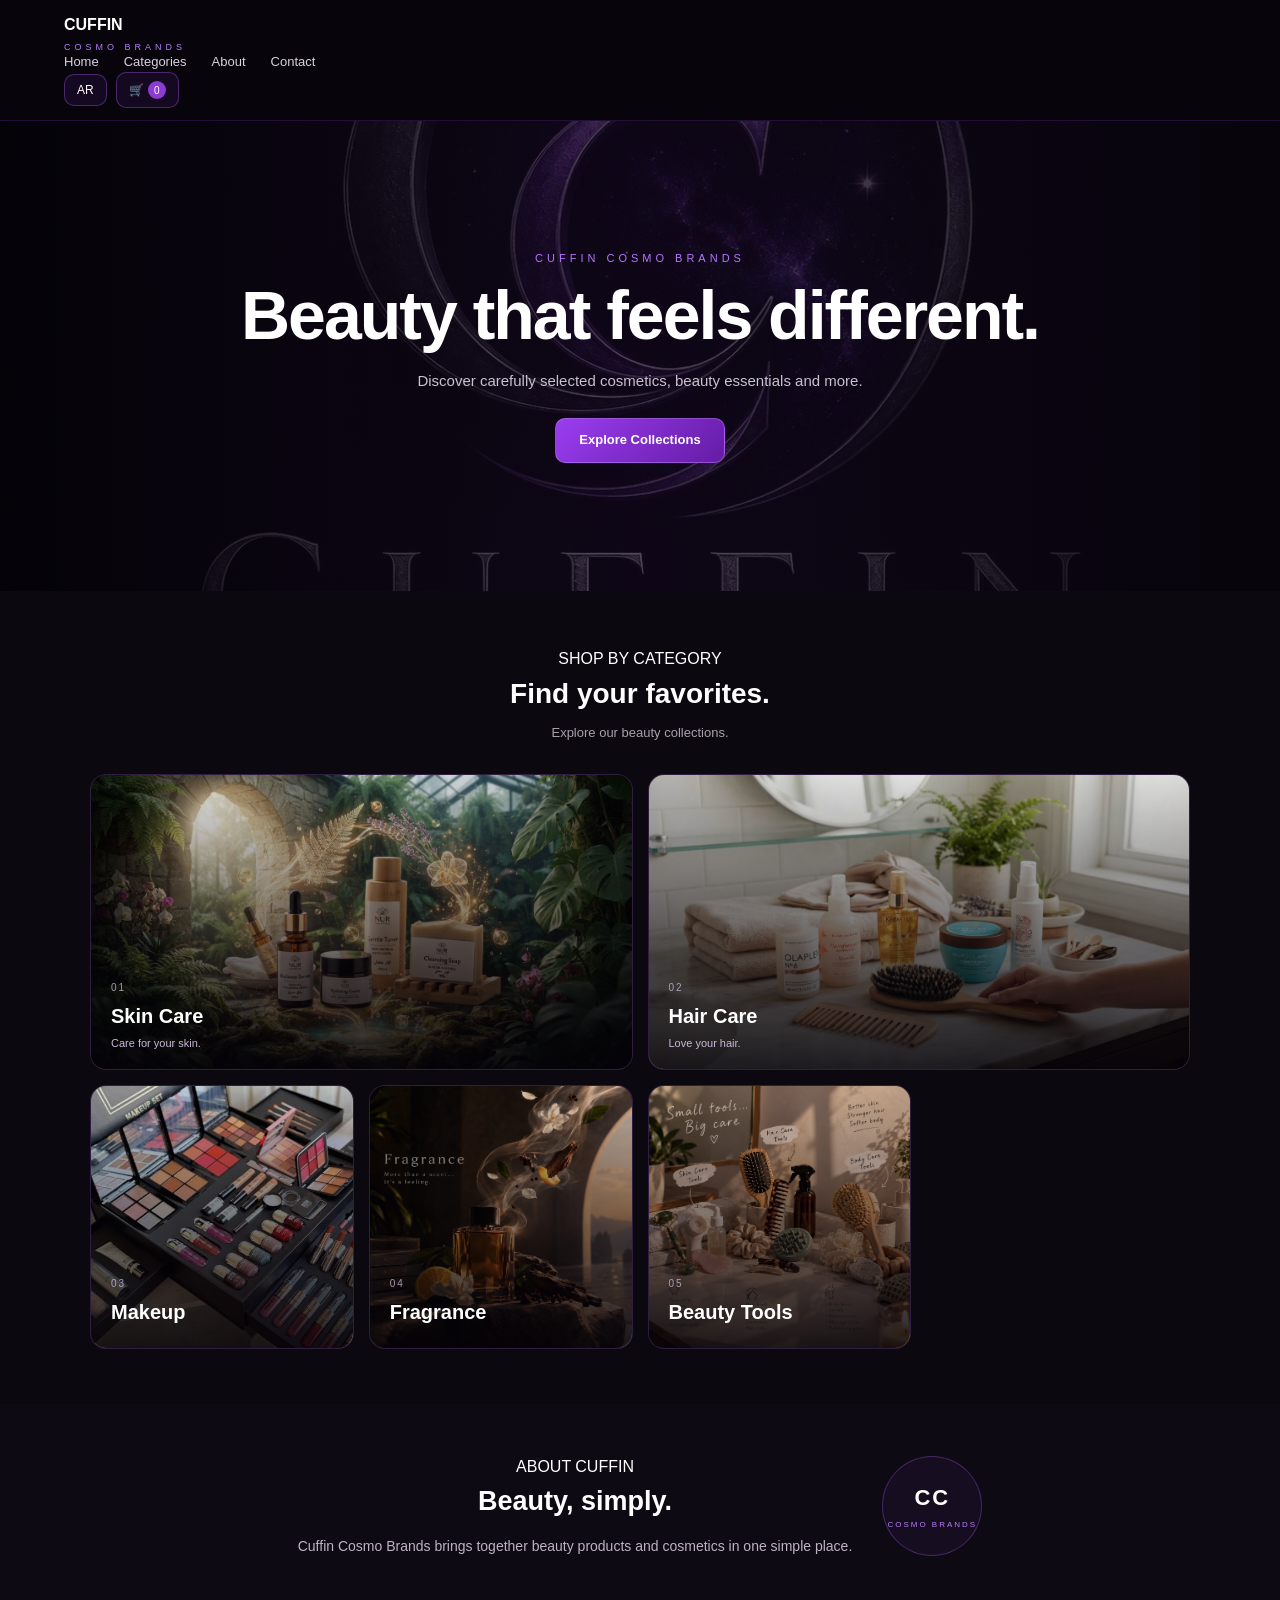
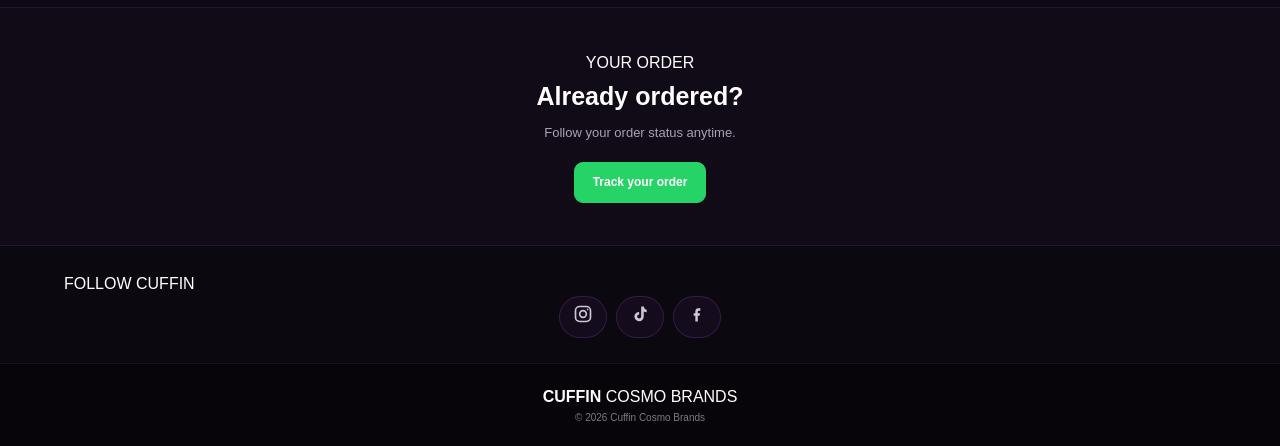
==== commit d35fca6c: "Add files via upload" ====
--- a/index.html
+++ b/index.html
@@ -7,7 +7,6 @@
 <link rel="stylesheet" href="style.css">
 </head>
 <body>
-<!-- ================= HEADER ================= -->
 <header class="header">
 <div class="header-container">
 <a href="index.html" class="logo">
@@ -21,17 +20,11 @@
 <a href="#contact">Contact</a>
 </nav>
 <div class="header-actions">
-<button id="language-button">
-AR
-</button>
-<button id="cart-button">
-Cart
-<span id="cart-count">0</span>
-</button>
+<button id="language-button">AR</button>
+<button id="cart-button">🛒<span id="cart-count">0</span></button>
 </div>
 </div>
 </header>
-<!-- ================= HERO ================= -->
 <section class="hero">
 <div class="hero-content">
 <p class="hero-small">CUFFIN COSMO BRANDS</p>
@@ -48,7 +41,6 @@
 </a>
 </div>
 </section>
-<!-- ================= CATEGORIES ================= -->
 <section class="categories" id="categories">
 <div class="section-heading">
 <div>
@@ -84,6 +76,7 @@
 <div class="category-info">
 <span>03</span>
 <h3>Makeup</h3>
+
 </div>
 </a>
 <a href="fragrance.html" class="category-card" title="Fragrance">
@@ -91,6 +84,7 @@
 <div class="category-info">
 <span>04</span>
 <h3>Fragrance</h3>
+
 </div>
 </a>
 <a href="tools.html" class="category-card" title="Beauty Tools">
@@ -98,11 +92,11 @@
 <div class="category-info">
 <span>05</span>
 <h3>Beauty Tools</h3>
+
 </div>
 </a>
 </div>
 </section>
-<!-- ================= ABOUT ================= -->
 <section class="about" id="about">
 <div class="about-text">
 <span class="eyebrow">ABOUT CUFFIN</span>
@@ -120,49 +114,37 @@
 <span>COSMO BRANDS</span>
 </div>
 </section>
-<!-- ================= ORDER ================= -->
 <section class="order-section" id="contact">
 <div class="order-content">
-<div>
-<span class="eyebrow">ORDER NOW</span>
+<span class="eyebrow">YOUR ORDER</span>
 <h2>
-Ready to
-<span>order?</span>
+Already
+<span>ordered?</span>
 </h2>
 <p>
-Contact us directly through WhatsApp
-or Telegram.
+Follow your order status anytime.
 </p>
-</div>
 <div class="order-buttons">
-<a href="https://wa.me/201554066087" target="_blank" class="order-button whatsapp">
-WhatsApp (M)
-</a>
-<a href="https://wa.me/201032212226" target="_blank" class="order-button whatsapp">
-WhatsApp (F)
-</a>
-<a href="https://t.me/shcuffin" target="_blank" class="order-button telegram">
-Telegram
+<a href="track.html" class="order-button whatsapp">
+Track your order
 </a>
 </div>
 </div>
 </section>
-<!-- ================= BRAND LINKS ================= -->
 <section class="brand-links">
 <span class="eyebrow">FOLLOW CUFFIN</span>
 <div class="brand-links-row">
-<a href="https://www.facebook.com/share/g/1EkBftyrxY/" target="_blank">
-Facebook
+<a href="https://www.instagram.com/cuffincosmobrand" target="_blank" rel="noopener" aria-label="Instagram" title="Instagram">
+<svg width="20" height="20" viewBox="0 0 24 24" fill="none" stroke="currentColor" stroke-width="2"><rect x="3" y="3" width="18" height="18" rx="5"/><circle cx="12" cy="12" r="4"/><circle cx="17.5" cy="6.5" r="1" fill="currentColor" stroke="none"/></svg>
 </a>
-<a href="https://chat.whatsapp.com/KXe1bAMLBfl829oYKYUZ1L" target="_blank">
-WhatsApp
+<a href="https://www.tiktok.com/@cuffin.cosmo.bran" target="_blank" rel="noopener" aria-label="TikTok" title="TikTok">
+<svg width="20" height="20" viewBox="0 0 24 24" fill="currentColor"><path d="M16.5 3a4.5 4.5 0 0 0 3.5 3.9V10a7.6 7.6 0 0 1-3.5-1v6.1A5.6 5.6 0 1 1 11 9.5v3.2a2.4 2.4 0 1 0 2.4 2.4V3h3.1z"/></svg>
 </a>
-<a href="https://www.tiktok.com/@cuffin.cosmo.bran" target="_blank">
-TikTok
+<a href="https://www.facebook.com/share/19xztfmDBN/" target="_blank" rel="noopener" aria-label="Facebook" title="Facebook">
+<svg width="20" height="20" viewBox="0 0 24 24" fill="currentColor"><path d="M14 8h2V5h-2.5C11.3 5 10 6.5 10 8.7V11H8v3h2v7h3v-7h2.2l.4-3H13V9c0-.6.3-1 1-1z"/></svg>
 </a>
 </div>
 </section>
-<!-- ================= FOOTER ================= -->
 <footer class="footer">
 <div class="footer-container">
 <div class="footer-logo">
@@ -174,9 +156,7 @@
 </p>
 </div>
 </footer>
-<!-- =========================
-CART MODAL
-========================= -->
+<!-- CART MODAL -->
 <div id="cart-modal">
 <div class="cart-content">
 <div class="cart-header">
@@ -192,85 +172,15 @@
 </div>
 </div>
 </div>
-<!-- =========================
-REFERRAL MODAL
-========================= -->
-<div id="referral-modal">
-<div class="referral-content">
-<button id="close-referral">×</button>
-
-<div id="referral-step-1">
-<h3>هل طلبك من خلال مسوق؟</h3>
-<button id="referral-yes" class="referral-option-btn">
-من خلال مسوق
-</button>
-<button id="referral-no" class="referral-option-btn">
-من دون مسوق
-</button>
-</div>
-
-<div id="referral-step-2" style="display:none;">
-<h3>اختر كود المسوق</h3>
-<button class="referral-code-btn" data-code="CCB100">
-CCB100
-</button>
-<button class="referral-code-btn" data-code="CCB101">
-CCB101
-</button>
-<button class="referral-code-btn" data-code="CCB103">
-CCB103
-</button>
-<button class="referral-code-btn" data-code="CCB104">
-CCB104
-</button>
-</div>
-
-<div id="referral-step-3" style="display:none;">
-<h3>بيانات التوصيل</h3>
-<div class="form-group">
-<label for="customer-name">الاسم بالكامل</label>
-<input type="text" id="customer-name" placeholder="اكتب اسمك بالكامل">
-</div>
-<div class="form-group">
-<label for="customer-phone">رقم الهاتف</label>
-<input type="tel" id="customer-phone" placeholder="01xxxxxxxxx">
-</div>
-<div class="form-checkbox">
-<input type="checkbox" id="customer-whatsapp">
-<label for="customer-whatsapp">هذا الرقم عليه واتساب</label>
-</div>
-<div class="form-group">
-<label for="customer-alt-phone">رقم هاتف بديل (اختياري)</label>
-<input type="tel" id="customer-alt-phone" placeholder="01xxxxxxxxx">
-</div>
-<div class="form-group">
-<label for="customer-governorate">المحافظة</label>
-<select id="customer-governorate">
-<option value="">اختر المحافظة</option>
-</select>
-</div>
-<div class="form-group">
-<label for="customer-city">المركز / المدينة</label>
-<input type="text" id="customer-city" placeholder="اكتب اسم المركز أو المدينة">
-</div>
-<p id="delivery-note" class="delivery-note"></p>
-<button id="submit-order-button" class="order-button whatsapp">
-إرسال الطلب
-</button>
-</div>
-
-<div id="referral-step-4" style="display:none;">
-<h3>تم إرسال طلبك بنجاح ✅</h3>
-<p class="success-text">
-هنتواصل معاك في أقرب وقت لتأكيد الطلب.
-</p>
-<button id="close-after-success" class="referral-option-btn">
-إغلاق
-</button>
-</div>
-
-</div>
-</div>
+<!-- CHECKOUT MODAL (يتبني تلقائياً من script.js) -->
+<div id="referral-modal"><div class="referral-content"></div></div>
+<script src="config.js"></script>
 <script src="script.js"></script>
+<script>
+(async()=>{try{const H={apikey:SB_KEY};if(SB_KEY.indexOf("eyJ")==0)H.Authorization="Bearer "+SB_KEY;
+const [c,s]=await Promise.all([fetch(SB_URL+"/rest/v1/categories?select=name,image",{headers:H}).then(r=>r.json()),fetch(SB_URL+"/rest/v1/site_settings?key=eq.hero",{headers:H}).then(r=>r.json())]);
+c.forEach(x=>{if(x.image)document.querySelectorAll('.category-card[title="'+x.name+'"] img').forEach(m=>m.src=x.image)});
+if(s[0]&&s[0].value)document.querySelector(".hero").style.backgroundImage='linear-gradient(90deg,rgba(5,3,9,.94),rgba(19,8,30,.72),rgba(7,4,12,.94)),url("'+s[0].value+'")'}catch(e){}})();
+</script>
 </body>
 </html>
